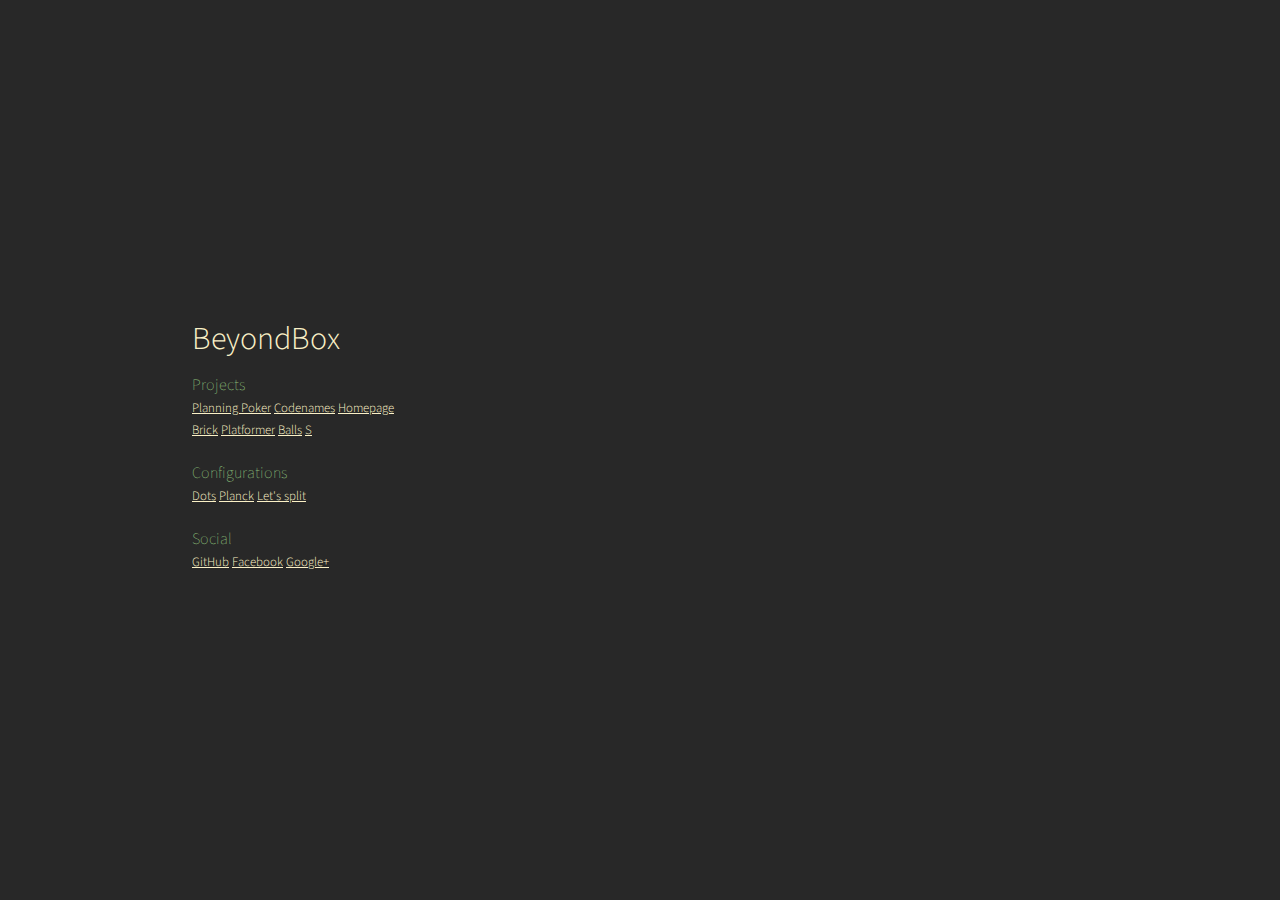
==== public/index.html @ 652a7941 "whoops, kodenym" ====
<!DOCTYPE html>
<html>
	<head>
		<title>BeyondBox.net</title>
		<meta charset="utf-8">
		<meta name="viewport" content="width=device-width, initial-scale=1">
		<link href='//fonts.googleapis.com/css?family=Source+Sans+Pro:300,100' rel='stylesheet' type='text/css'>
		<style>
			* {
				-moz-box-sizing: border-box;
				-webkit-box-sizing: border-box;
				box-sizing: border-box;
				padding: 0;
				margin: 0;
				font-family: 'Source Sans Pro', sans-serif;
				color: #fbf1c7;
				font-weight: 300;
			}
			html,body,#MainContainer{
				width: 100%;
				height: 100%;
				background-color: #282828;
			}
			#MainContainer{
				display: flex;
				align-items: center;
				justify-content: flex-start;
                padding-left: 15%;
			}
            section{
                padding: .7rem 0;
            }
			h2{
				color: #8ec07c;
                font-size: 1em;
                font-weight: 100;
			}
            a{
                font-size: .8em;
            }
		</style>
	</head>
	<body>
		<div id="MainContainer">
			<div id="FloatingBox">
				<h1>BeyondBox</h1>
				<div class="lists">
					<section>
                        <h2>Projects</h2>
						<a href="/planning">Planning Poker</a>
						<a href="http://kodenym.com">Codenames</a>
						<a href="/homepage">Homepage</a>
						<br />
                        <a href="/games/brick/">Brick</a>
                        <a href="/games/platformer/">Platformer</a>
						<a href="/games/balls/">Balls</a>
						<a href="/screaming">S</a>
                    </section>
					<section>
						<h2>Configurations</h2>
						<a href="https://www.github.com/mikeymaxdb/configuration">Dots</a>
						<a href="https://www.github.com/mikeymaxdb/QMK/tree/master/keyboards/planck/keymaps/mikeymaxdb">Planck</a>
						<a href="https://www.github.com/mikeymaxdb/QMK/tree/master/keyboards/lets_split/keymaps/custom">Let's split</a>
					</section>
					<section>
                        <h2>Social</h2>
                        <a href="https://www.github.com/mikeymaxdb/">GitHub</a>
						<a href="https://www.facebook.com/BeyondBoxNet-152230014825436/">Facebook</a>
						<a href="https://plus.google.com/112398538714422282875">Google+</a>
					</section>
				</div>
			</div>
		</div>
	</body>
</html>
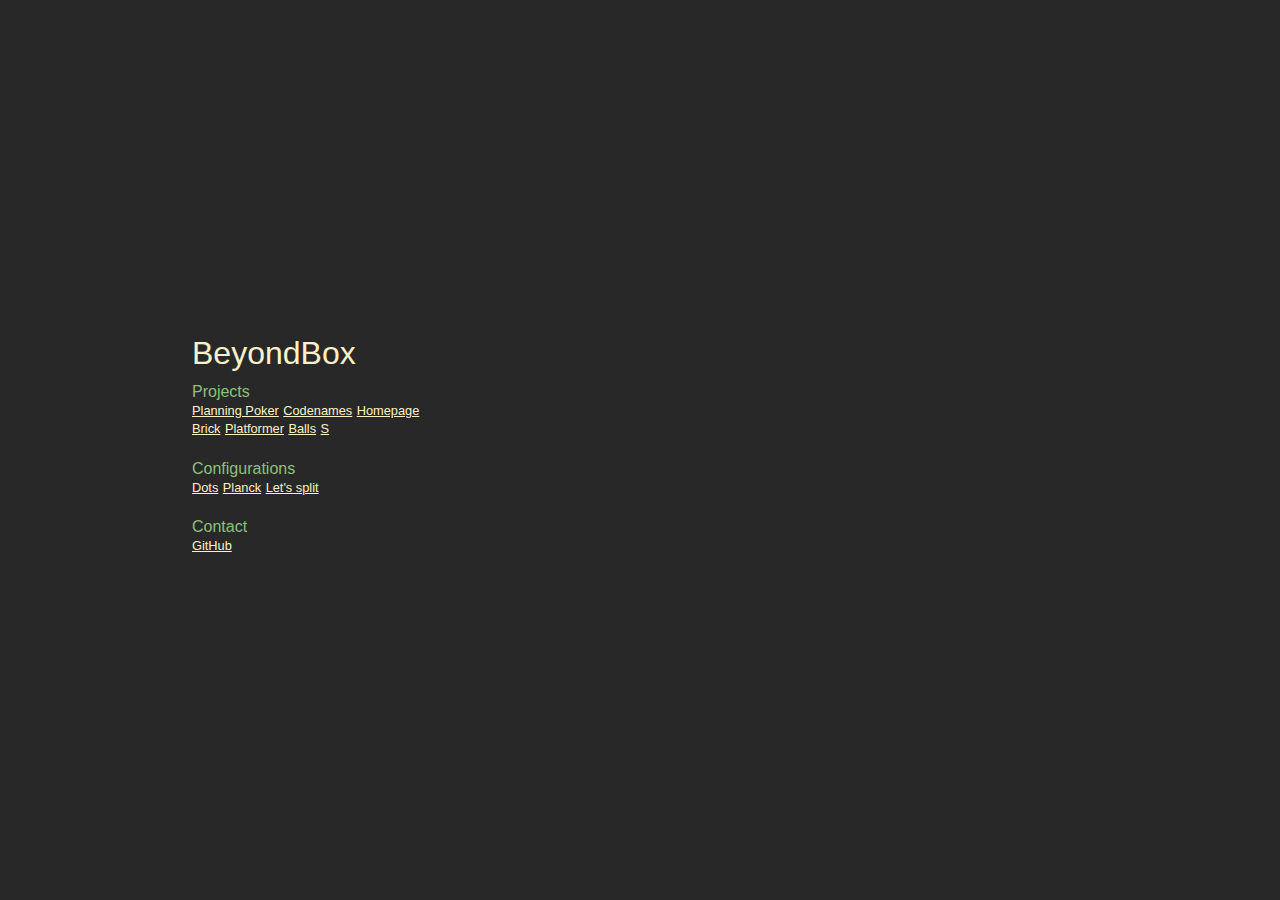
==== commit d3b409bb: "tweaks" ====
--- a/public/index.html
+++ b/public/index.html
@@ -1,75 +1,72 @@
 <!DOCTYPE html>
 <html>
-	<head>
-		<title>BeyondBox.net</title>
-		<meta charset="utf-8">
-		<meta name="viewport" content="width=device-width, initial-scale=1">
-		<link href='//fonts.googleapis.com/css?family=Source+Sans+Pro:300,100' rel='stylesheet' type='text/css'>
-		<style>
-			* {
-				-moz-box-sizing: border-box;
-				-webkit-box-sizing: border-box;
-				box-sizing: border-box;
-				padding: 0;
-				margin: 0;
-				font-family: 'Source Sans Pro', sans-serif;
-				color: #fbf1c7;
-				font-weight: 300;
-			}
-			html,body,#MainContainer{
-				width: 100%;
-				height: 100%;
-				background-color: #282828;
-			}
-			#MainContainer{
-				display: flex;
-				align-items: center;
-				justify-content: flex-start;
+    <head>
+        <title>BeyondBox.net</title>
+        <meta charset="utf-8">
+        <meta name="viewport" content="width=device-width, initial-scale=1">
+        <style>
+            * {
+                -moz-box-sizing: border-box;
+                -webkit-box-sizing: border-box;
+                box-sizing: border-box;
+                padding: 0;
+                margin: 0;
+                font-family: sans-serif;
+                color: #fbf1c7;
+                font-weight: 300;
+            }
+            html,body,#MainContainer{
+                width: 100%;
+                height: 100%;
+                background-color: #282828;
+            }
+            #MainContainer{
+                display: flex;
+                align-items: center;
+                justify-content: flex-start;
                 padding-left: 15%;
-			}
+            }
             section{
                 padding: .7rem 0;
             }
-			h2{
-				color: #8ec07c;
+            h2{
+                color: #8ec07c;
                 font-size: 1em;
                 font-weight: 100;
-			}
+            }
             a{
                 font-size: .8em;
             }
-		</style>
-	</head>
-	<body>
-		<div id="MainContainer">
-			<div id="FloatingBox">
-				<h1>BeyondBox</h1>
-				<div class="lists">
-					<section>
+        </style>
+    </head>
+    <body>
+        <div id="MainContainer">
+            <div id="FloatingBox">
+                <h1>BeyondBox</h1>
+                <div class="lists">
+                    <section>
                         <h2>Projects</h2>
-						<a href="/planning">Planning Poker</a>
-						<a href="http://kodenym.com">Codenames</a>
-						<a href="/homepage">Homepage</a>
-						<br />
+                        <a href="/planning">Planning Poker</a>
+                        <a href="http://kodenym.com">Codenames</a>
+                        <a href="/homepage">Homepage</a>
+                        <br />
                         <a href="/games/brick/">Brick</a>
                         <a href="/games/platformer/">Platformer</a>
-						<a href="/games/balls/">Balls</a>
-						<a href="/screaming">S</a>
+                        <a href="/games/balls/">Balls</a>
+                        <a href="/screaming">S</a>
                     </section>
-					<section>
-						<h2>Configurations</h2>
-						<a href="https://www.github.com/mikeymaxdb/configuration">Dots</a>
-						<a href="https://www.github.com/mikeymaxdb/QMK/tree/master/keyboards/planck/keymaps/mikeymaxdb">Planck</a>
-						<a href="https://www.github.com/mikeymaxdb/QMK/tree/master/keyboards/lets_split/keymaps/custom">Let's split</a>
-					</section>
-					<section>
-                        <h2>Social</h2>
+                    <section>
+                        <h2>Configurations</h2>
+                        <a href="https://www.github.com/mikeymaxdb/configuration">Dots</a>
+                        <a href="https://www.github.com/mikeymaxdb/QMK/tree/master/keyboards/planck/keymaps/mikeymaxdb">Planck</a>
+                        <a href="https://www.github.com/mikeymaxdb/QMK/tree/master/keyboards/lets_split/keymaps/custom">Let's split</a>
+                    </section>
+                    <section>
+                        <h2>Contact</h2>
                         <a href="https://www.github.com/mikeymaxdb/">GitHub</a>
-						<a href="https://www.facebook.com/BeyondBoxNet-152230014825436/">Facebook</a>
-						<a href="https://plus.google.com/112398538714422282875">Google+</a>
-					</section>
-				</div>
-			</div>
-		</div>
-	</body>
+                    </section>
+                </div>
+            </div>
+        </div>
+    </body>
 </html>
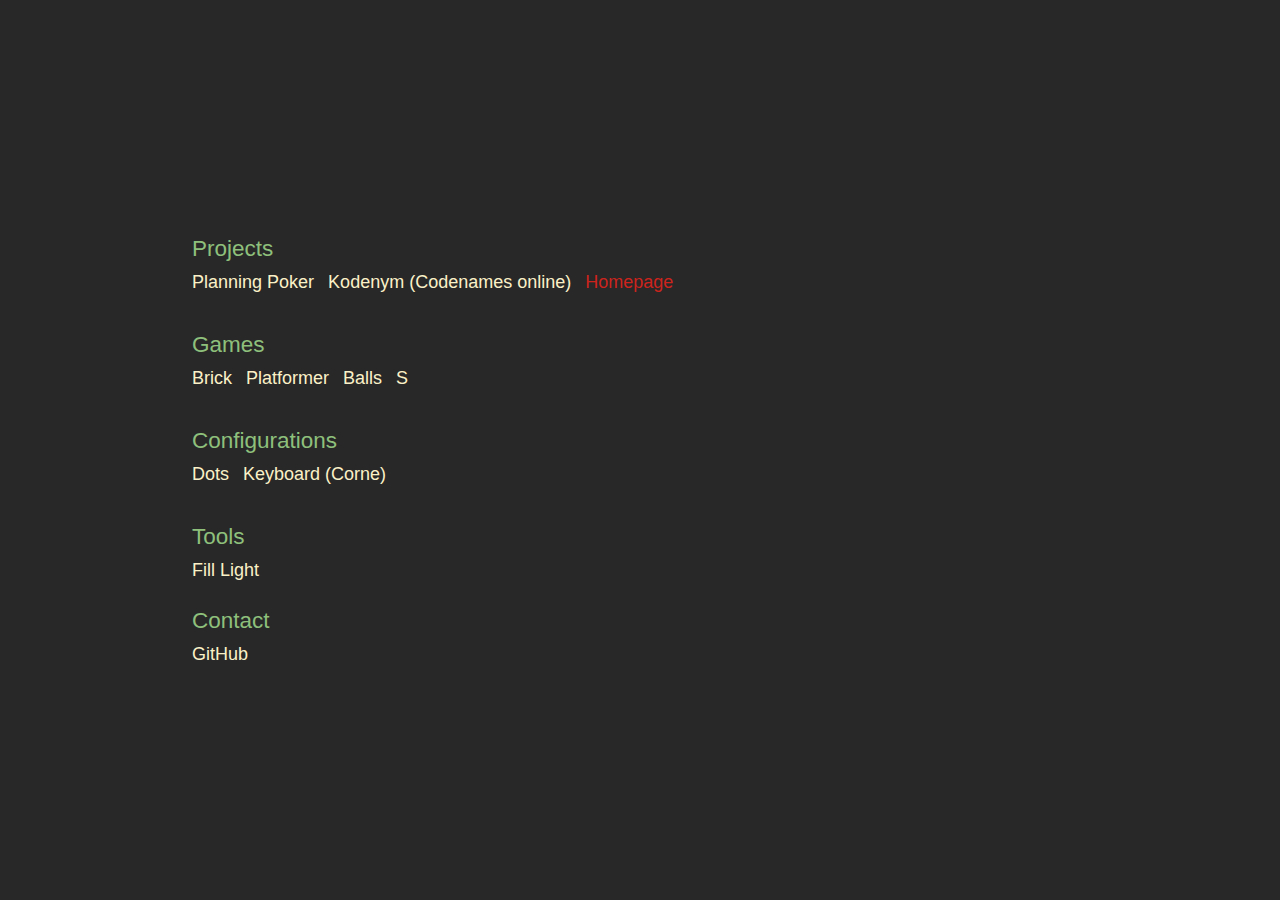
==== commit 395cb3b0: "tweaks" ====
--- a/public/index.html
+++ b/public/index.html
@@ -6,50 +6,60 @@
         <meta name="viewport" content="width=device-width, initial-scale=1">
         <style>
             * {
-                -moz-box-sizing: border-box;
-                -webkit-box-sizing: border-box;
                 box-sizing: border-box;
                 padding: 0;
                 margin: 0;
                 font-family: sans-serif;
+                font-size: 18px;
                 color: #fbf1c7;
                 font-weight: 300;
             }
-            html,body,#MainContainer{
+            html, body, #MainContainer {
                 width: 100%;
                 height: 100%;
                 background-color: #282828;
             }
-            #MainContainer{
+            #MainContainer {
                 display: flex;
                 align-items: center;
                 justify-content: flex-start;
                 padding-left: 15%;
             }
-            section{
+            section {
                 padding: .7rem 0;
             }
-            h2{
+            h2 {
                 color: #8ec07c;
-                font-size: 1em;
+                font-size: 1.25rem;
                 font-weight: 100;
+                padding: 0.75rem 0 0.5rem;
             }
-            a{
-                font-size: .8em;
+            a {
+                font-size: 1rem;
+                line-height: 1.25rem;
+                text-decoration: none;
+                margin-right: 0.5rem;
+            }
+            a.broken {
+                color: #cc241d;
+            }
+            a:hover {
+                text-decoration: underline;
             }
         </style>
     </head>
     <body>
         <div id="MainContainer">
             <div id="FloatingBox">
-                <h1>BeyondBox</h1>
                 <div class="lists">
                     <section>
                         <h2>Projects</h2>
                         <a href="/planning">Planning Poker</a>
-                        <a href="http://kodenym.com">Codenames</a>
-                        <a href="/homepage">Homepage</a>
-                        <br />
+                        <a href="http://kodenym.com">Kodenym (Codenames online)</a>
+                        <a href="/homepage" class="broken">Homepage</a>
+                    </section>
+                    <section>
+                        <h2>Games</h2>
                         <a href="/games/brick/">Brick</a>
                         <a href="/games/platformer/">Platformer</a>
                         <a href="/games/balls/">Balls</a>
@@ -57,10 +67,12 @@
                     </section>
                     <section>
                         <h2>Configurations</h2>
-                        <a href="https://www.github.com/mikeymaxdb/configuration">Dots</a>
-                        <a href="https://www.github.com/mikeymaxdb/QMK/tree/master/keyboards/planck/keymaps/mikeymaxdb">Planck</a>
-                        <a href="https://www.github.com/mikeymaxdb/QMK/tree/master/keyboards/lets_split/keymaps/custom">Let's split</a>
+                        <a href="https://github.com/mikeymaxdb/configuration">Dots</a>
+                        <a href="https://github.com/mikeymaxdb/QMK/blob/master/keyboards/crkbd/keymaps/mikeymaxdb/keymap.c">Keyboard (Corne)</a>
                     </section>
+                    <section>
+                        <h2>Tools</h2>
+                        <a href="/fillLight">Fill Light</a>
                     <section>
                         <h2>Contact</h2>
                         <a href="https://www.github.com/mikeymaxdb/">GitHub</a>
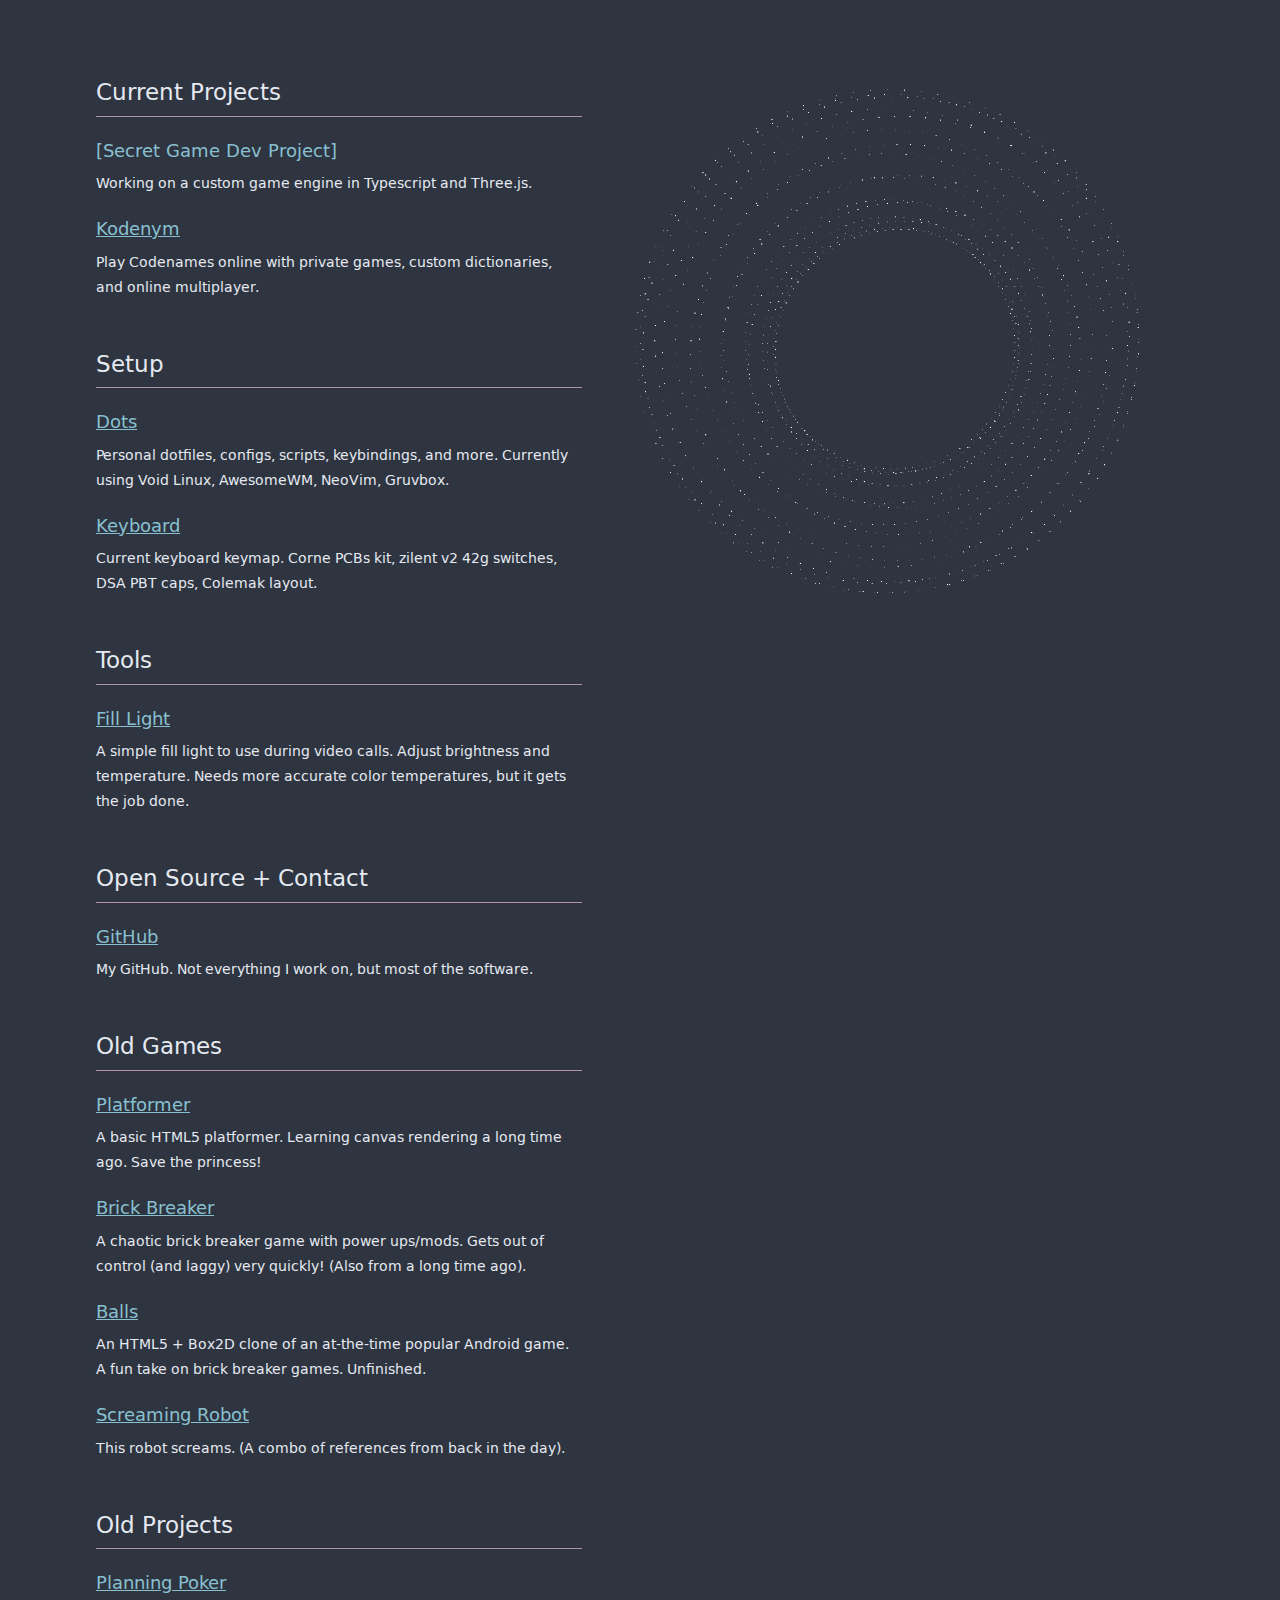
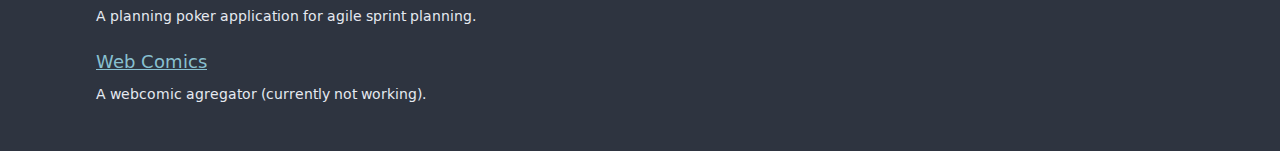
==== commit 20b3078d: "overhaul" ====
--- a/public/index.html
+++ b/public/index.html
@@ -4,81 +4,59 @@
         <title>BeyondBox.net</title>
         <meta charset="utf-8">
         <meta name="viewport" content="width=device-width, initial-scale=1">
-        <style>
-            * {
-                box-sizing: border-box;
-                padding: 0;
-                margin: 0;
-                font-family: sans-serif;
-                font-size: 18px;
-                color: #fbf1c7;
-                font-weight: 300;
-            }
-            html, body, #MainContainer {
-                width: 100%;
-                height: 100%;
-                background-color: #282828;
-            }
-            #MainContainer {
-                display: flex;
-                align-items: center;
-                justify-content: flex-start;
-                padding-left: 15%;
-            }
-            section {
-                padding: .7rem 0;
-            }
-            h2 {
-                color: #8ec07c;
-                font-size: 1.25rem;
-                font-weight: 100;
-                padding: 0.75rem 0 0.5rem;
-            }
-            a {
-                font-size: 1rem;
-                line-height: 1.25rem;
-                text-decoration: none;
-                margin-right: 0.5rem;
-            }
-            a.broken {
-                color: #cc241d;
-            }
-            a:hover {
-                text-decoration: underline;
-            }
-        </style>
+        <link rel="stylesheet" href="style.css" />
     </head>
     <body>
-        <div id="MainContainer">
-            <div id="FloatingBox">
-                <div class="lists">
-                    <section>
-                        <h2>Projects</h2>
-                        <a href="/planning">Planning Poker</a>
-                        <a href="http://kodenym.com">Kodenym (Codenames online)</a>
-                        <a href="/homepage" class="broken">Homepage</a>
-                    </section>
-                    <section>
-                        <h2>Games</h2>
-                        <a href="/games/brick/">Brick</a>
-                        <a href="/games/platformer/">Platformer</a>
-                        <a href="/games/balls/">Balls</a>
-                        <a href="/screaming">S</a>
-                    </section>
-                    <section>
-                        <h2>Configurations</h2>
-                        <a href="https://github.com/mikeymaxdb/configuration">Dots</a>
-                        <a href="https://github.com/mikeymaxdb/QMK/blob/master/keyboards/crkbd/keymaps/mikeymaxdb/keymap.c">Keyboard (Corne)</a>
-                    </section>
-                    <section>
-                        <h2>Tools</h2>
-                        <a href="/fillLight">Fill Light</a>
-                    <section>
-                        <h2>Contact</h2>
-                        <a href="https://www.github.com/mikeymaxdb/">GitHub</a>
-                    </section>
-                </div>
+        <div class="wrapper">
+            <div class="content">
+                <section>
+                    <h2>Current Projects</h2>
+                    <a>[Secret Game Dev Project]</a>
+                    <p>Working on a custom game engine in Typescript and Three.js.</p>
+                    <a href="http://kodenym.com">Kodenym</a>
+                    <p>Play Codenames online with private games, custom dictionaries, and online multiplayer.</p>
+                </section>
+                <section>
+                    <h2>Setup</h2>
+                    <a href="https://github.com/mikeymaxdb/configuration">Dots</a>
+                    <p>Personal dotfiles, configs, scripts, keybindings, and more. Currently using Void Linux, AwesomeWM, NeoVim, Gruvbox.</p>
+                    <a href="https://github.com/mikeymaxdb/QMK/blob/master/keyboards/crkbd/keymaps/mikeymaxdb/keymap.c">Keyboard</a>
+                    <p>Current keyboard keymap. Corne PCBs kit, zilent v2 42g switches, DSA PBT caps, Colemak layout.</p>
+                </section>
+                <section>
+                    <h2>Tools</h2>
+                    <a href="/tools/fillLight">Fill Light</a>
+                    <p>A simple fill light to use during video calls. Adjust brightness and temperature. Needs more accurate color temperatures, but it gets the job done.</p>
+                </section>
+                <section>
+                    <h2>Open Source + Contact</h2>
+                    <a href="https://www.github.com/mikeymaxdb/">GitHub</a>
+                    <p>My GitHub. Not everything I work on, but most of the software.</p>
+                </section>
+                <section>
+                    <h2>Old Games</h2>
+                    <a href="/games/platformer/">Platformer</a>
+                    <p>A basic HTML5 platformer. Learning canvas rendering a long time ago. Save the princess!</p>
+                    <a href="/games/brick/">Brick Breaker</a>
+                    <p>A chaotic brick breaker game with power ups/mods. Gets out of control (and laggy) very quickly! (Also from a long time ago).</p>
+                    <a href="/games/balls/">Balls</a>
+                    <p>An HTML5 + Box2D clone of an at-the-time popular Android game. A fun take on brick breaker games. Unfinished.</p>
+                    <a href="/screaming">Screaming Robot</a>
+                    <p>This robot screams. (A combo of references from back in the day).</p>
+                </section>
+                <section>
+                    <h2>Old Projects</h2>
+                    <a href="/planning">Planning Poker</a>
+                    <p>A planning poker application for agile sprint planning.</p>
+                    <a href="/homepage" class="broken">Web Comics</a>
+                    <p>A webcomic agregator (currently not working).</p>
+                </section>
+            </div>
+            <div class="flair">
+                <canvas id="FlairCanvas" width=1000 height=1000></canvas>
             </div>
         </div>
+        <script src="three.min.js"></script>
+        <script src="flair.js"></script>
     </body>
 </html>
--- a/public/style.css
+++ b/public/style.css
@@ -0,0 +1,111 @@
+:root {
+    /* dracula colors */
+    /*
+    --black: #282a36;
+    --white: #f8f8f2;
+    --grey: #44475a;
+    --blue: #6272a4;
+    --cyan: #8be9fd;
+    --green: #50fa7b;
+    --orange: #ffb86c;
+    --pink: #ff79c6;
+    --purple: #bd93f9;
+    --red: #ff5555;
+    --yellow: #f1fa8c;
+    */
+
+    /* nord colors */
+    --black: #2e3440;
+    --white: #e5e9f0;
+    --darkgrey: #3b4252;
+    --grey: #4c566a;
+    --lightgrey: #d8dee9;
+    --blue: #5e81ac;
+    --bluegrey: #81a1c1;
+    --cyan: #88c0d0;;
+    --green: #a3be8c;
+    --orange: #d08770;
+    --purple: #b48ead;
+    --red: #bf616a;
+    --yellow: #ebcb8b;
+
+    --background: var(--black);
+    --foreground: var(--white);
+    --heading: var(--white);
+    --border: var(--purple);
+    --links:var(--cyan);
+}
+
+@font-face {
+    font-family: 'dejavu';
+    src: url('DejaVuSans-regular.woff');
+    font-weight: normal;
+    font-style: normal;
+}
+
+* {
+    box-sizing: border-box;
+    padding: 0;
+    margin: 0;
+    font-family: dejavu, arial, sans-serif;
+    font-size: 18px;
+    color: var(--foreground);
+    font-weight: 300;
+}
+
+body {
+    background-color: var(--background);
+}
+
+.wrapper {
+    display: flex;
+    width: 85%;
+    max-width: 85rem;
+    margin: auto;
+    padding-top: 4rem;
+}
+
+.content {
+    max-width: 27rem;
+}
+
+.flair {
+    flex: 1;
+    padding-left: 2rem;
+    display: none;
+}
+
+@media only screen and (min-width: 50rem) {
+    .flair {
+        display: block;
+    }
+}
+
+section {
+    padding-bottom: 1.5rem;
+}
+
+h2 {
+    color: var(--heading);
+    font-size: 1.25rem;
+    font-weight: 100;
+    padding-bottom: 0.25rem;
+    margin-bottom: 1rem;
+    border-bottom: 1px solid var(--border);
+}
+
+a {
+    font-size: 1rem;
+    line-height: 1.25rem;
+    margin-right: 0.5rem;
+    color: var(--links);
+}
+
+p {
+    padding: 0.25rem 0 1rem;
+    font-size: 0.8rem;
+}
+
+canvas {
+    width: 100%;
+}
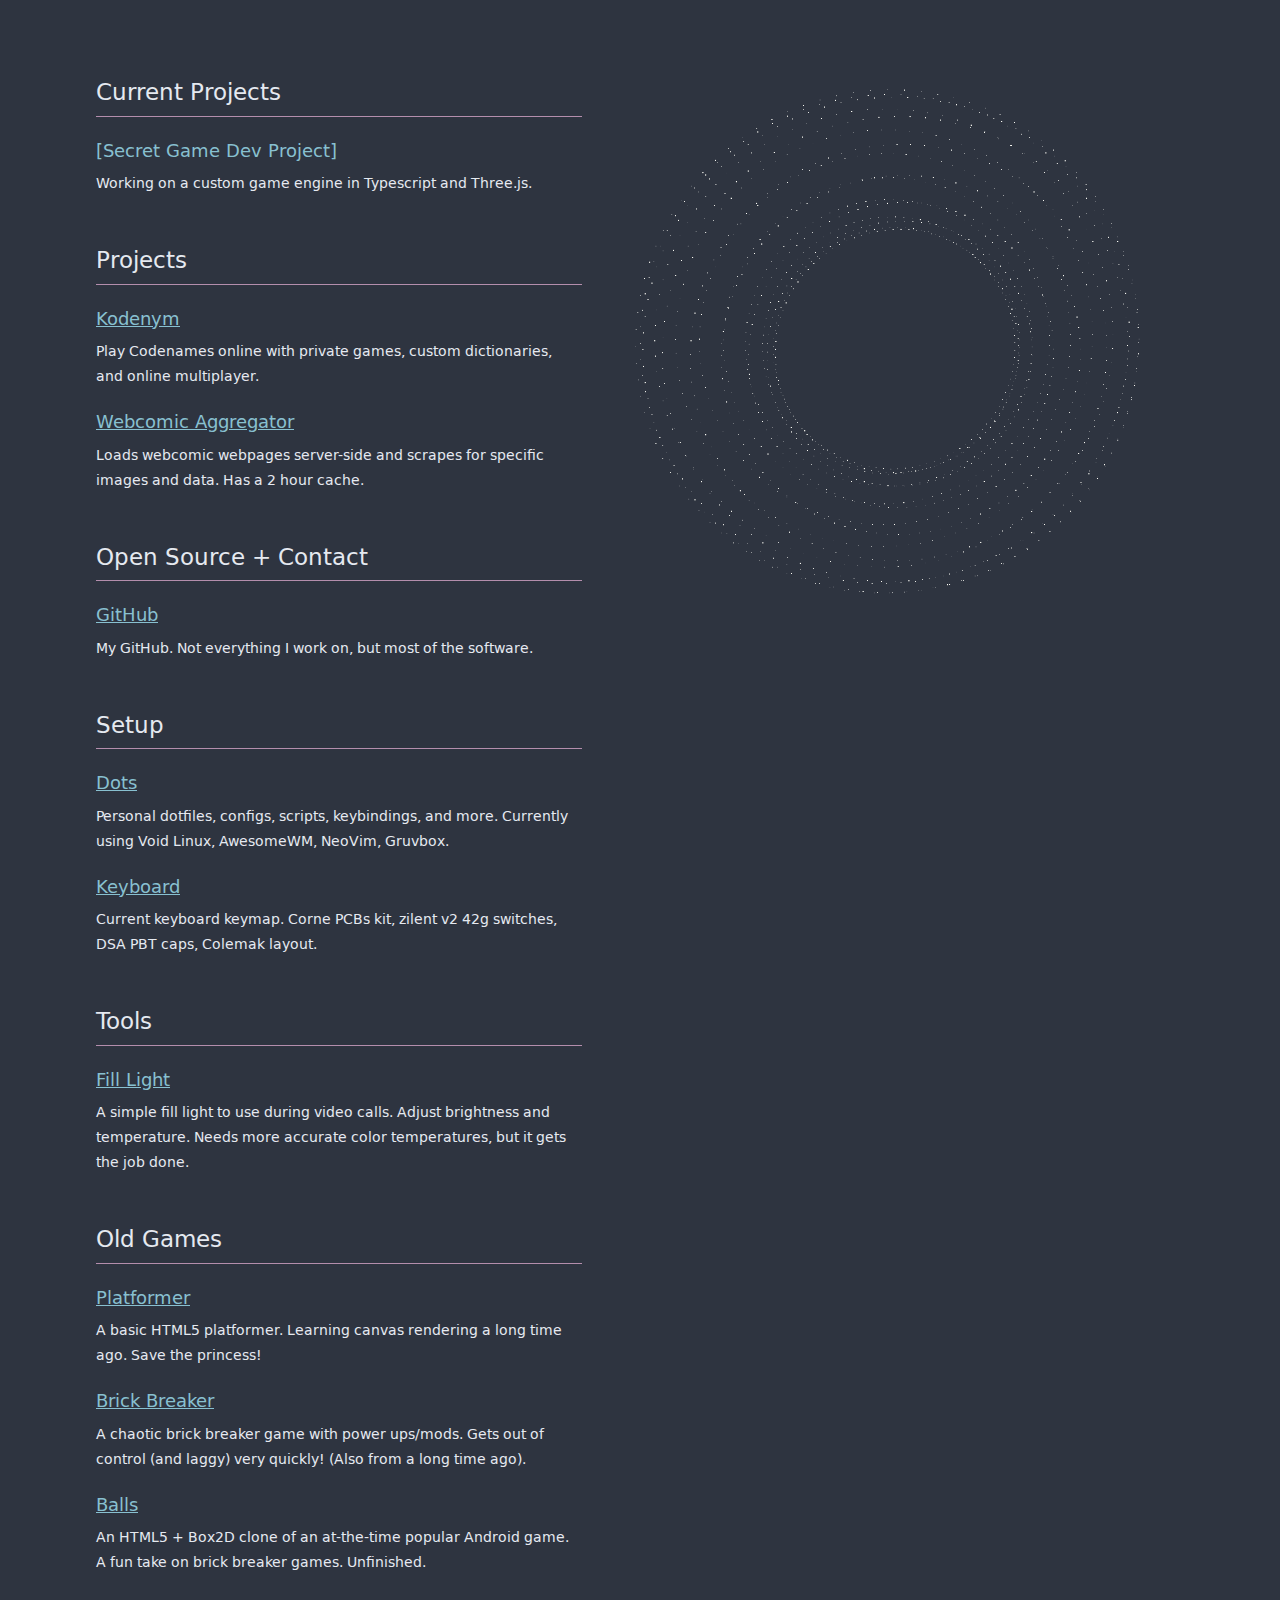
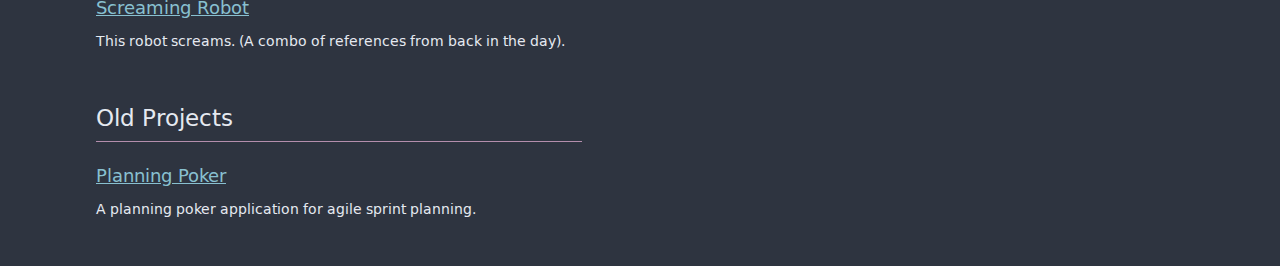
==== commit 3730d53c: "moved webcomics up tweaked order" ====
--- a/public/index.html
+++ b/public/index.html
@@ -4,6 +4,8 @@
         <title>BeyondBox.net</title>
         <meta charset="utf-8">
         <meta name="viewport" content="width=device-width, initial-scale=1">
+        <link rel="icon" type="image/png" sizes="32x32" href="/favicon-32x32.png">
+        <link rel="icon" type="image/png" sizes="16x16" href="/favicon-16x16.png">
         <link rel="stylesheet" href="style.css" />
     </head>
     <body>
@@ -13,8 +15,18 @@
                     <h2>Current Projects</h2>
                     <a>[Secret Game Dev Project]</a>
                     <p>Working on a custom game engine in Typescript and Three.js.</p>
+                </section>
+                <section>
+                    <h2>Projects</h2>
                     <a href="http://kodenym.com">Kodenym</a>
                     <p>Play Codenames online with private games, custom dictionaries, and online multiplayer.</p>
+                    <a href="/homepage" class="broken">Webcomic Aggregator</a>
+                    <p>Loads webcomic webpages server-side and scrapes for specific images and data. Has a 2 hour cache.</p>
+                </section>
+                <section>
+                    <h2>Open Source + Contact</h2>
+                    <a href="https://www.github.com/mikeymaxdb/">GitHub</a>
+                    <p>My GitHub. Not everything I work on, but most of the software.</p>
                 </section>
                 <section>
                     <h2>Setup</h2>
@@ -27,11 +39,6 @@
                     <h2>Tools</h2>
                     <a href="/tools/fillLight">Fill Light</a>
                     <p>A simple fill light to use during video calls. Adjust brightness and temperature. Needs more accurate color temperatures, but it gets the job done.</p>
-                </section>
-                <section>
-                    <h2>Open Source + Contact</h2>
-                    <a href="https://www.github.com/mikeymaxdb/">GitHub</a>
-                    <p>My GitHub. Not everything I work on, but most of the software.</p>
                 </section>
                 <section>
                     <h2>Old Games</h2>
@@ -48,8 +55,6 @@
                     <h2>Old Projects</h2>
                     <a href="/planning">Planning Poker</a>
                     <p>A planning poker application for agile sprint planning.</p>
-                    <a href="/homepage" class="broken">Web Comics</a>
-                    <p>A webcomic agregator (currently not working).</p>
                 </section>
             </div>
             <div class="flair">
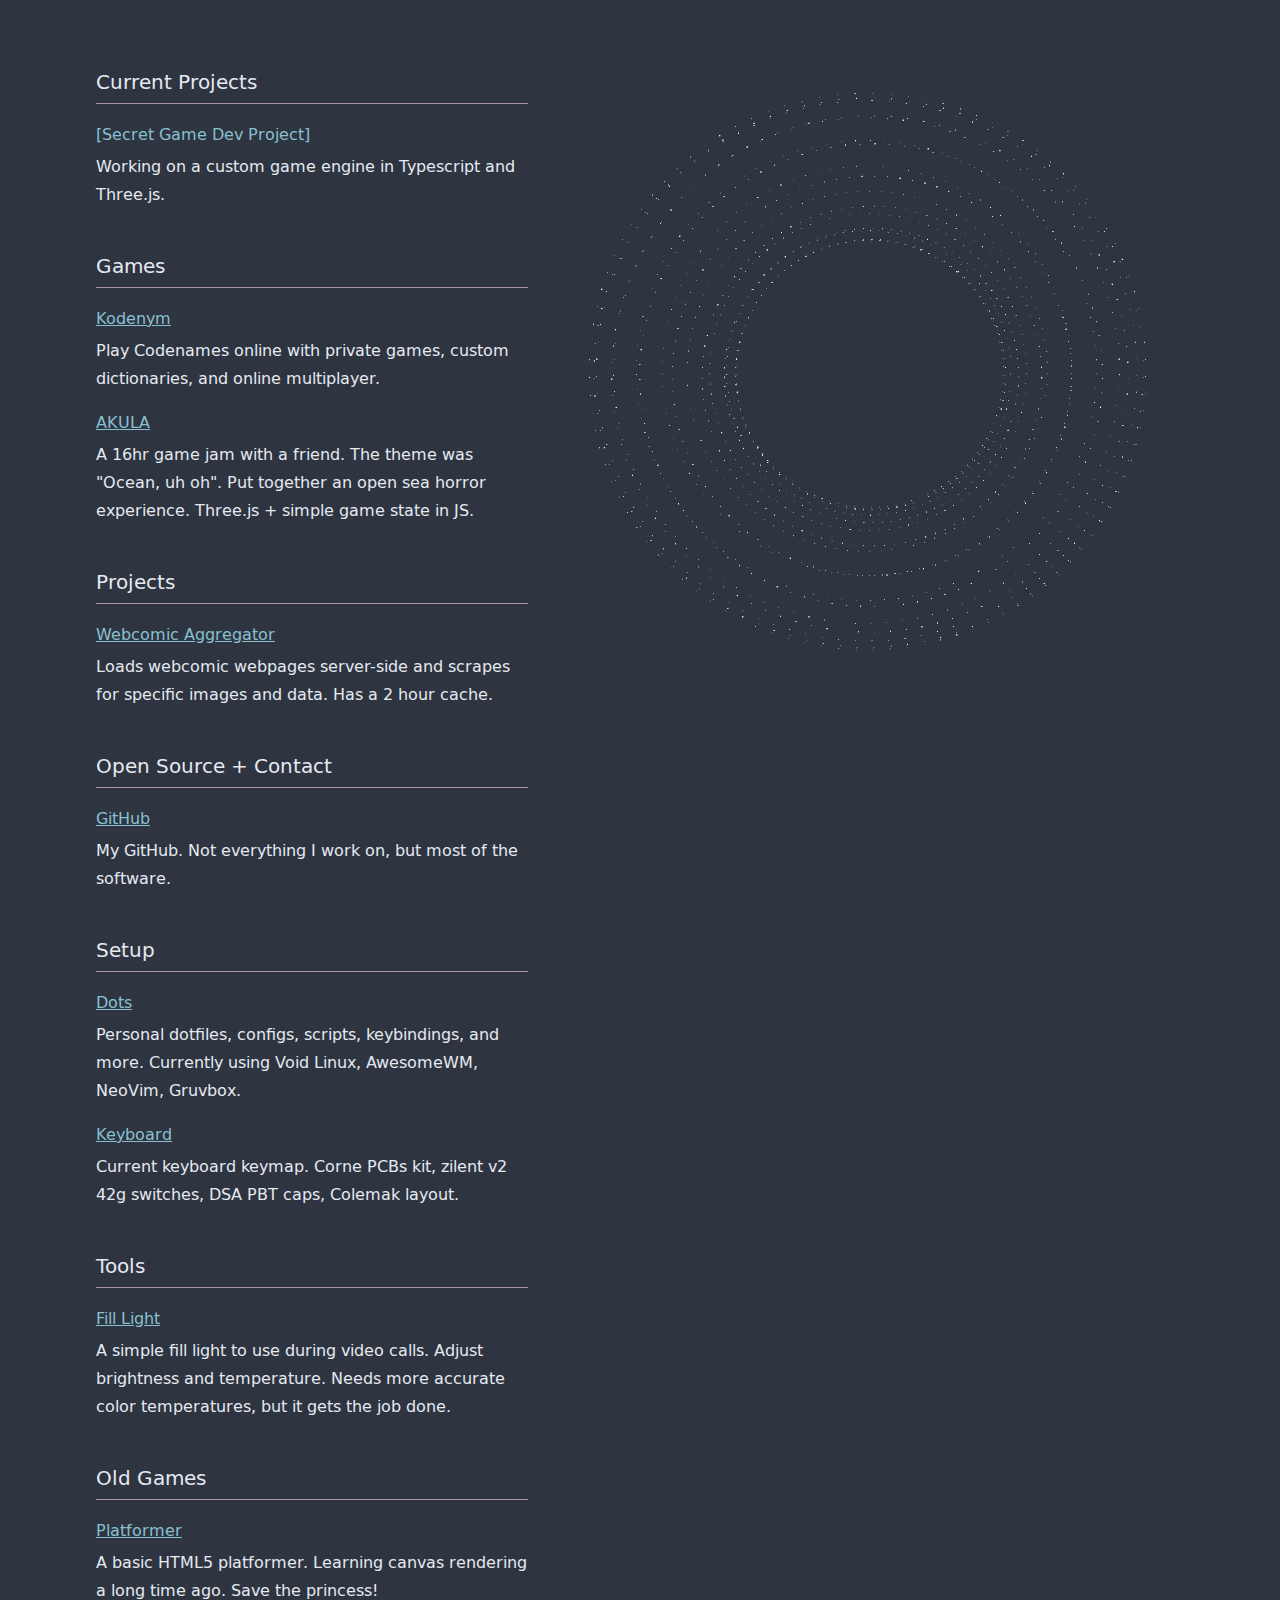
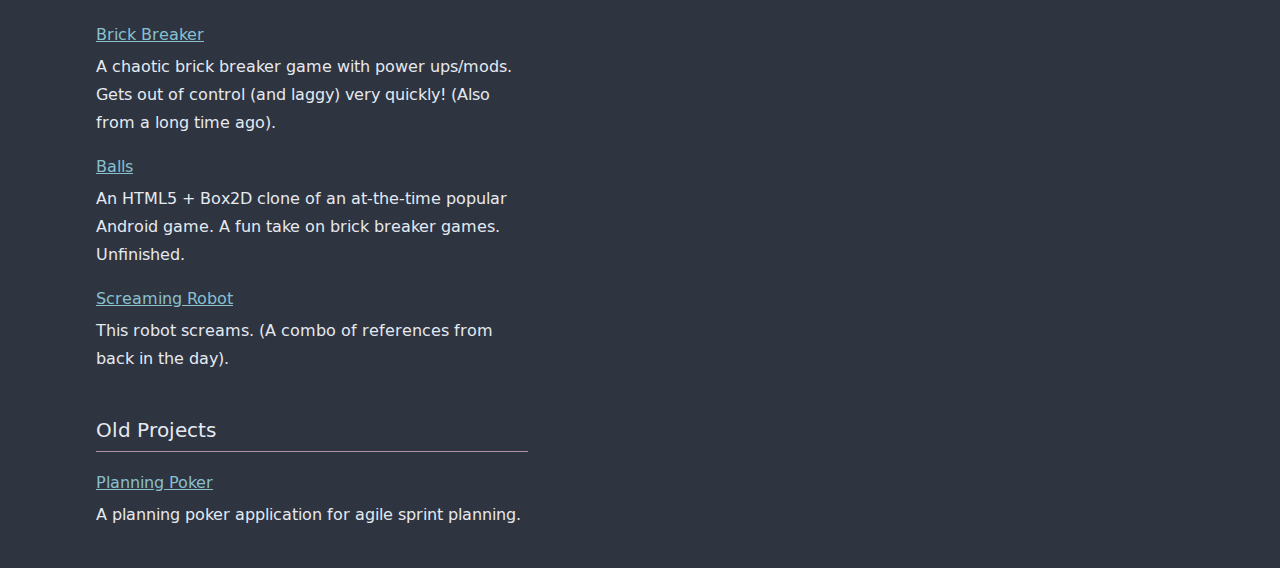
==== commit e2c3b290: "added akula" ====
--- a/public/index.html
+++ b/public/index.html
@@ -17,9 +17,14 @@
                     <p>Working on a custom game engine in Typescript and Three.js.</p>
                 </section>
                 <section>
-                    <h2>Projects</h2>
+                    <h2>Games</h2>
                     <a href="http://kodenym.com">Kodenym</a>
                     <p>Play Codenames online with private games, custom dictionaries, and online multiplayer.</p>
+                    <a href="/akula/">AKULA</a>
+                    <p>A 16hr game jam with a friend. The theme was "Ocean, uh oh". Put together an open sea horror experience. Three.js + simple game state in JS.</p>
+                </section>
+                <section>
+                    <h2>Projects</h2>
                     <a href="/homepage" class="broken">Webcomic Aggregator</a>
                     <p>Loads webcomic webpages server-side and scrapes for specific images and data. Has a 2 hour cache.</p>
                 </section>
--- a/public/style.css
+++ b/public/style.css
@@ -48,7 +48,7 @@
     padding: 0;
     margin: 0;
     font-family: dejavu, arial, sans-serif;
-    font-size: 18px;
+    font-size: 16px;
     color: var(--foreground);
     font-weight: 300;
 }
@@ -60,7 +60,7 @@
 .wrapper {
     display: flex;
     width: 85%;
-    max-width: 85rem;
+    max-width: 90rem;
     margin: auto;
     padding-top: 4rem;
 }
@@ -94,7 +94,7 @@
     border-bottom: 1px solid var(--border);
 }
 
-a {
+h2 ~ a {
     font-size: 1rem;
     line-height: 1.25rem;
     margin-right: 0.5rem;
@@ -103,7 +103,6 @@
 
 p {
     padding: 0.25rem 0 1rem;
-    font-size: 0.8rem;
 }
 
 canvas {
